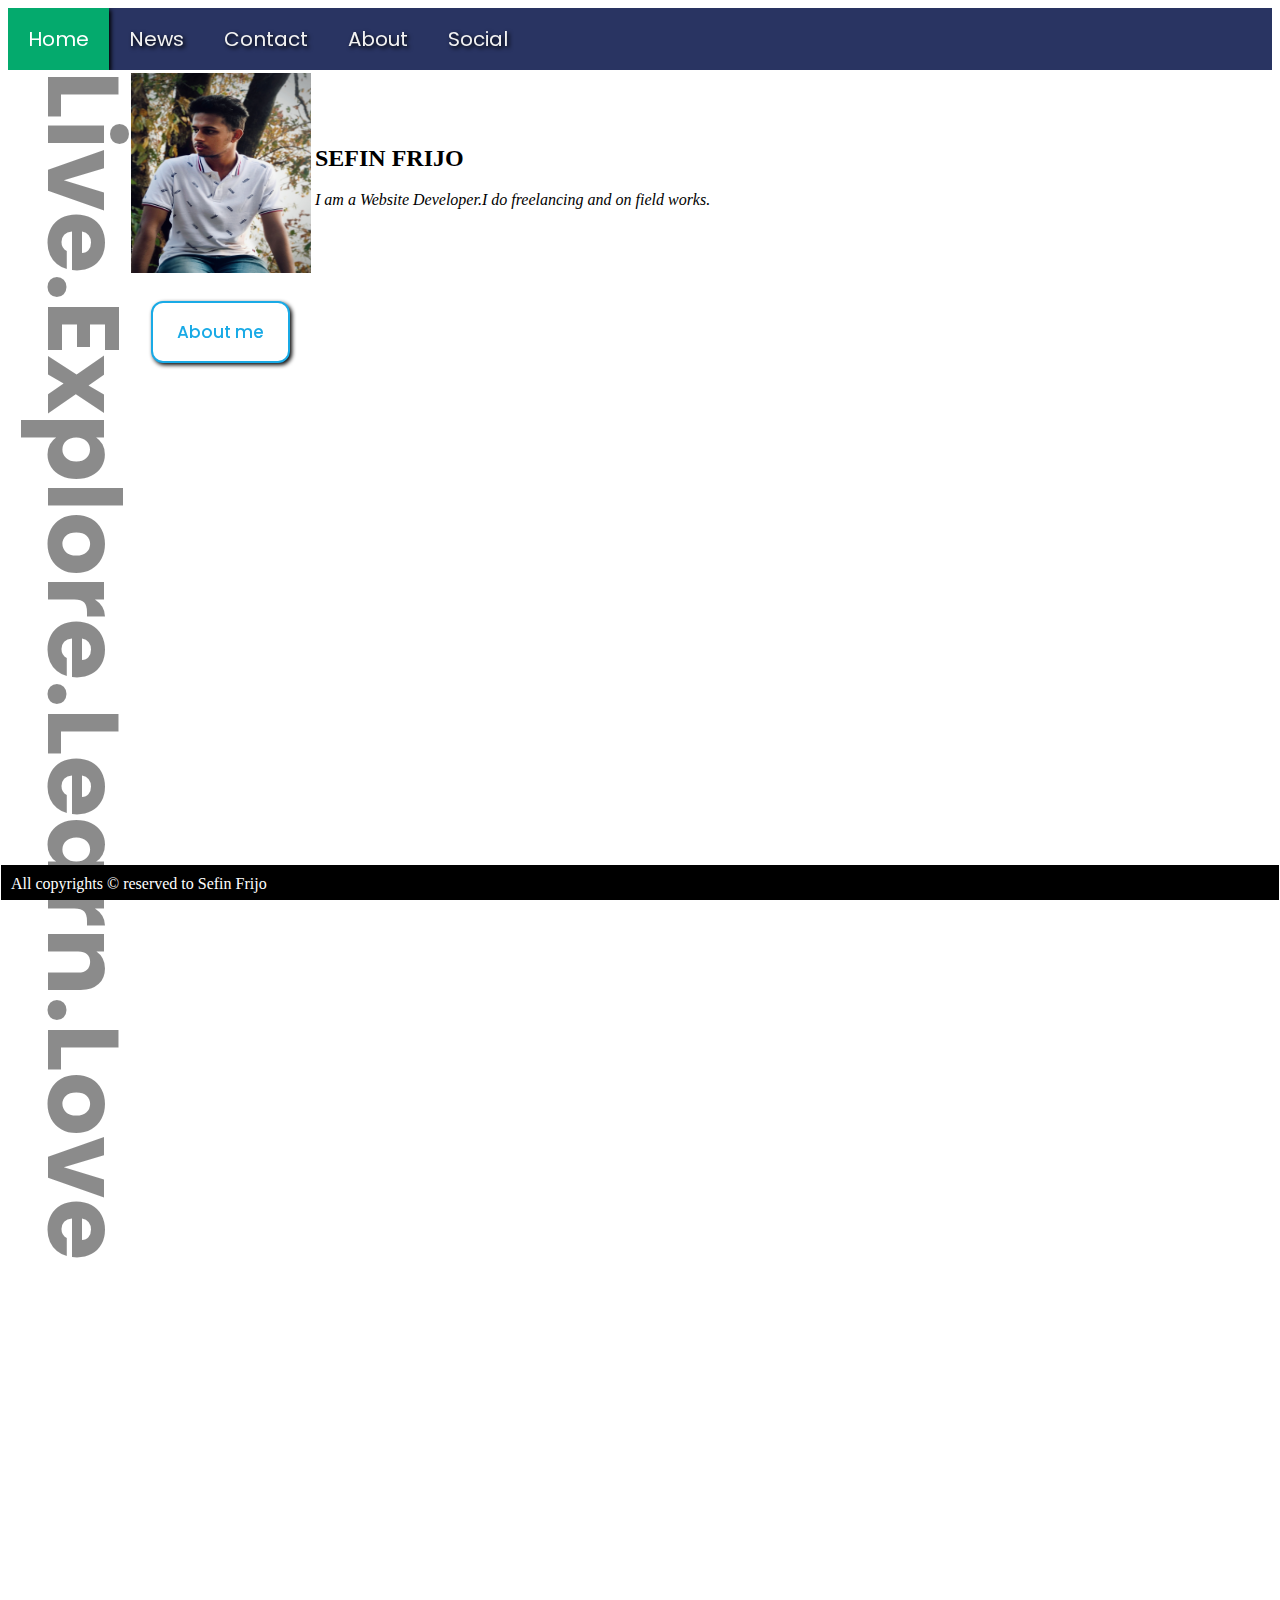
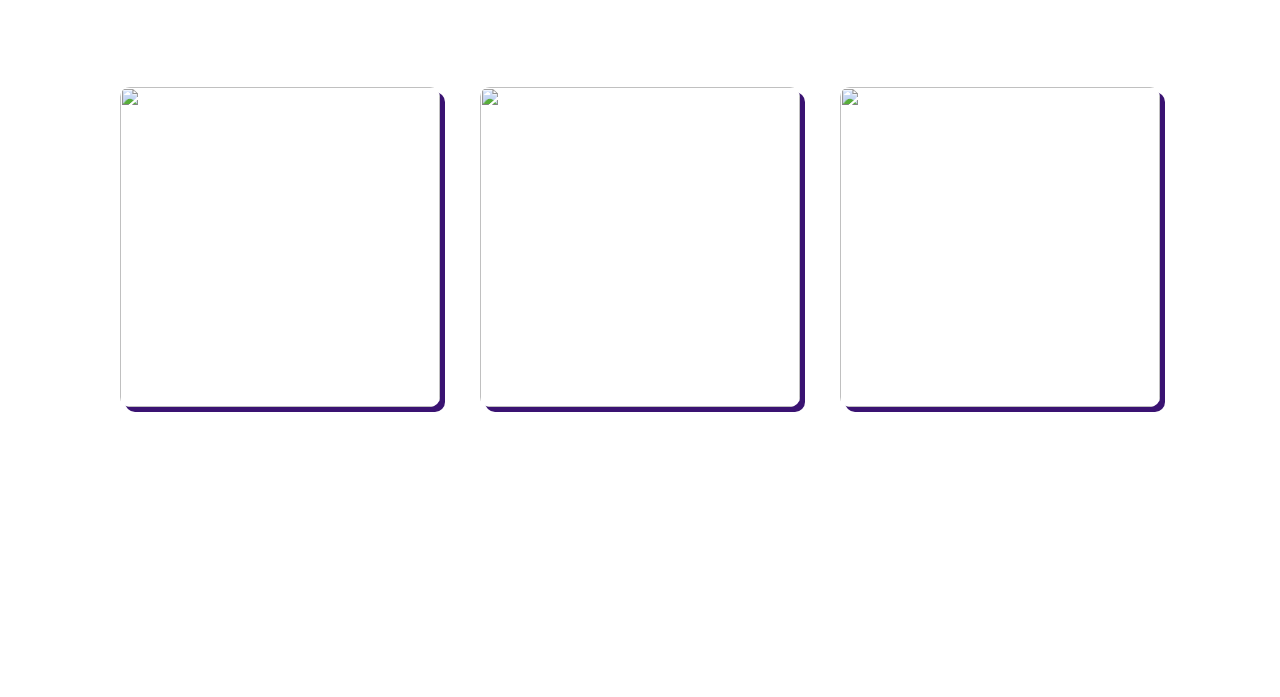
==== index.html @ 9a9ded63 "add initial about website files" ====
<!DOCTYPE html>
<html lang="en">

<head>
  <link rel="stylesheet" type="text/css" href="style.css">
  <script type="text/javascript" Src="script.js"></script>
  <link href='https://fonts.googleapis.com/css?family=Poppins' rel='stylesheet'>
  <title>SEFIN FRIJO</title>
  <link rel="website icon" type="jpg" href="sef.jpeg">
  <meta charset="utf-8">
</head>

<body>
  <div class="topnav">
    <a class="active" href="#home">Home</a>
    <a href="#news">News</a>
    <a href="contact.html">Contact</a>
    <a href="sef.jpeg">About</a>
    <a href="https://freewallpapers214.blogspot.com">Social</a>
  </div>
  <h1>Live.Explore.Learn.Love</h1>
  <table style="margin-left: 120px;">
    <tr>
      <td>
        <img src="sef.jpeg" width="180px" height="200px" alt="Sefin Frijo Profile pic">
      </td>
      <td>
        <h2>SEFIN FRIJO</h2>
        <p><em>I am a Website Developer.I do freelancing and on field works.</em></p>
      </td>
    </tr>
    <tr>
      <td>
        <div class="rickrollpos">
          <a href="https://freewallpapers214.blogspot.com/"><button class="rickroll">About me</button></a>
        </div>
      </td>
    </tr>

  </table>
  <div class="box">
    <div><img src="logo.jpg" />
    </div>

    <div>
      <img src="tyson.jpg" />
    </div>

    <div>
      <img src="logo.jpg" />
    </div>
  </div>
  <div class="footer">
    All copyrights &copy reserved to Sefin Frijo
  </div>
</body>

</html>
---- style.css ----
.topnav{
    background-color:#293462;
    overflow:hidden;
    margin:auto;
}
.topnav a{
    float:left;
    color:#f2f2f2;
    text-align:center;
    padding:16px 20px;
    font-size:20px;
}
.topnav a:hover{
    background-color:#ddd;
    color:black;
}
.topnav a.active{
    background-color:#04AA6D;
    color:white;
}
a{
    font-family:Poppins;
    filter: drop-shadow(2px 2px 2px #000000);
    font-size:20px;
    text-decoration: none;
}
h1{
  margin:0;
  float:left;
  writing-mode: vertical-rl;
  font-size: 100px;
  font-family: Poppins;
  color:black;
  opacity: 45%;
  position: absolute;
  margin-top: 1px;
}

.rickrollpos{

}
.rickroll{
    display: inline-block;
    position: relative;
    color:#19aae6;
    background: #ffffff;
    font-weight:500;
    font-size:17px;
    font-family: inherit;
    padding:16px 24px;
    margin:20px;
    border:2px solid #19aae6;
    border-radius: 12px;
    z-index:1;
    overflow:hidden;
    transition:0.5s;
}
.rickroll:before{
  content:"";
  position: absolute;
  background: #19aae6;
  height:150px;
  width:200px;
  border-radius:50%;
  Z-index:-1;
}
.rickroll:hover{
    color:#ffffff;
}
.rickroll:before{
  top:100%;
  left:100%;
  transition:0.5s;
}
.rickroll:hover:before{
  top:-30px;
  left:-30px;
}
.rickroll:active:before{
  background: #3a0ca3;
  transition:0s;
}
body {
    height: 2000px;
    background-color: white;
    animation: rainbow-animation 300s linear infinite;
    box-sizing: inherit;
}
@keyframes mymove{
    0%{top:100px;background:rgb(0, 132, 255);width:100px;}
    100%{top:100px;background:rgb(56, 212, 42);width:300px;}
}
.box {
    margin-top: 80%;
    float:left;
    width: 100%;
    height: auto;
    min-height: 100vh;
    background-color: white;
    display: flex;
    justify-content: center;
    align-items: center;
    pointer-events: none;
    flex-direction: auto;
    user-select:none;
    border-radius: 10px;
  }
  .box div {
    width: 25vw;
    background: #fff;
    height: 25vw;
    margin: 0 20px;
    cursor: pointer;
    pointer-events: all;
    box-shadow: 5px 5px 0px 0 #3a1372;
    overflow: hidden;
    border-radius: 10px;
    object-fit:cover;
  }
  .box div img {
    width:25vw;
    height: 25vw;
    transition: transform 1s;
  }
  
  .box div:hover {
    filter: grayscale(0);
  }
  .box div:hover img {
    transform: scale(1.2);
  }
  .box:hover div:not(:hover) {
    filter: grayscale(1) blur(1px);
  }
  @media screen and (max-width: 1080px) {
    .box {
      flex-direction: column;
    }
    .box div {
      margin: 20px 0;
      height: 70vw;
      width: 70vw;
    }
  }


  .footer{
    position:fixed;
    padding:10px 10px 0px 10px;
    bottom: 0;
    width:auto;
    left:1px;
    right:1px;
    height:25px;
    background:black;
    color:white;
    font-family: Poppins light;
    
  }
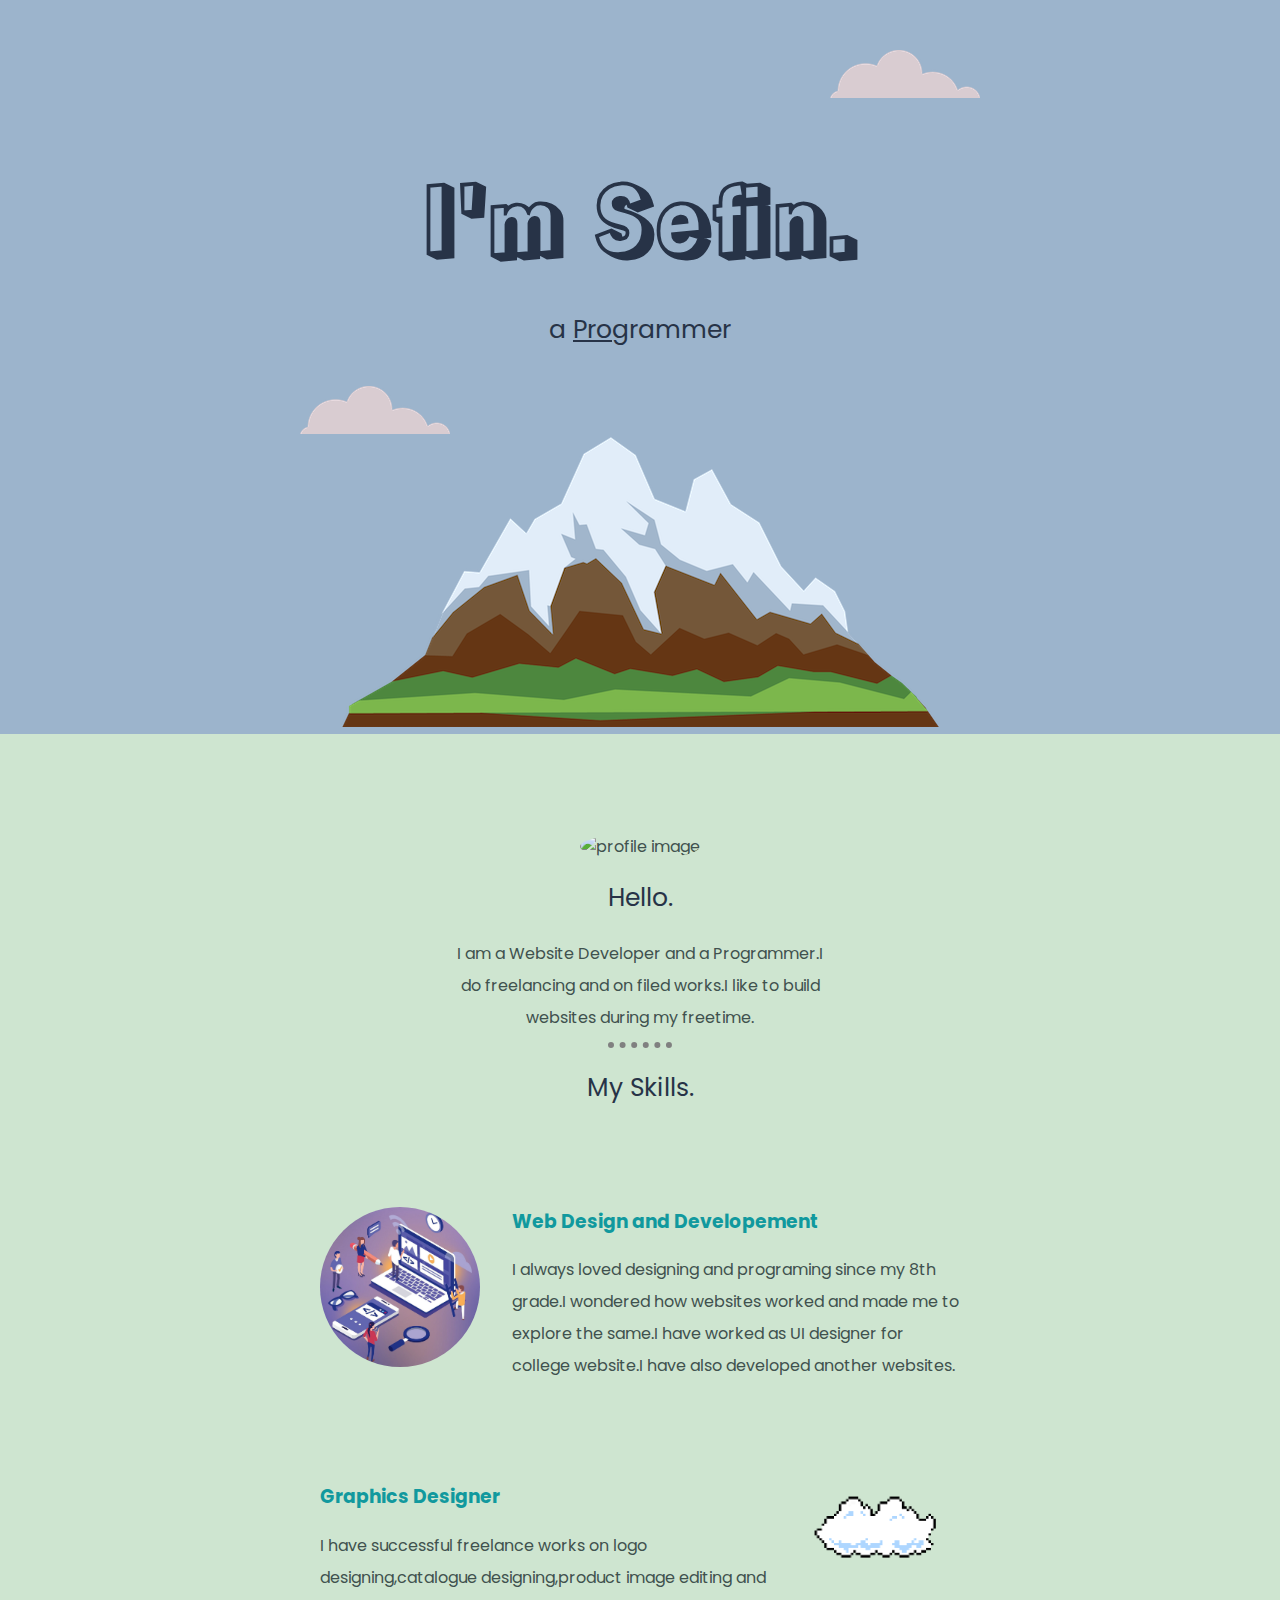
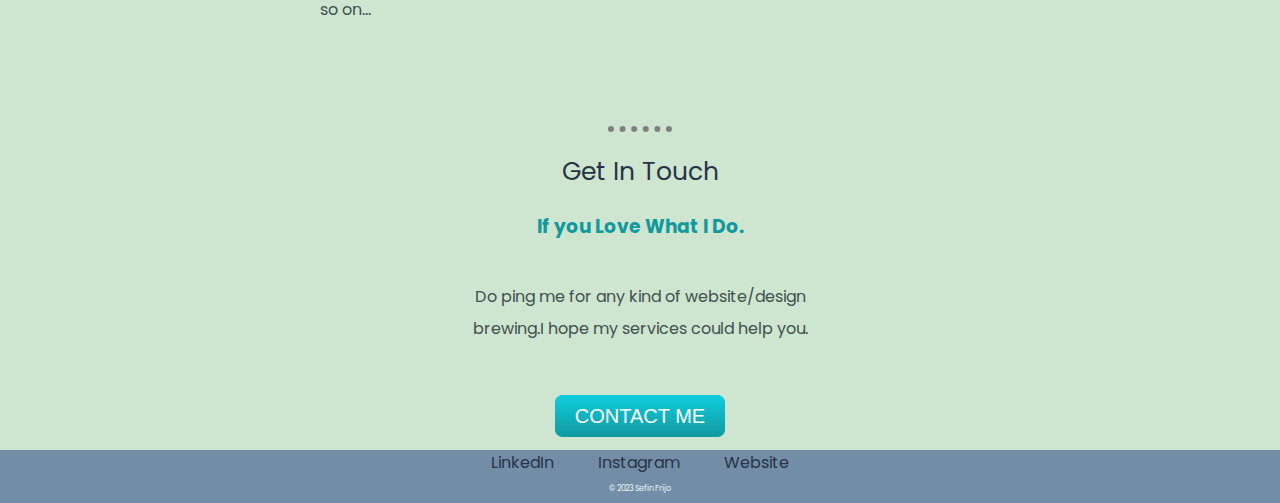
==== commit a18d750d: "Update index.html" ====
--- a/index.html
+++ b/index.html
@@ -1,58 +1,59 @@
 <!DOCTYPE html>
 <html lang="en">
-
 <head>
-  <link rel="stylesheet" type="text/css" href="style.css">
+  <link rel="stylesheet" href="css/styles.css">
   <script type="text/javascript" Src="script.js"></script>
   <link href='https://fonts.googleapis.com/css?family=Poppins' rel='stylesheet'>
   <title>SEFIN FRIJO</title>
-  <link rel="website icon" type="jpg" href="sef.jpeg">
+  <link rel="icon" type="jpg" href="images/favicon.ico">
   <meta charset="utf-8">
-</head>
-
+  <link rel="preconnect" href="https://fonts.googleapis.com">
+<link rel="preconnect" href="https://fonts.gstatic.com" crossorigin>
+<link href="https://fonts.googleapis.com/css2?family=Montserrat&family=Poppins:ital,wght@0,400;1,100&family=Rampart+One&family=Sacramento&display=swap" rel="stylesheet"></head>
 <body>
-  <div class="topnav">
-    <a class="active" href="#home">Home</a>
-    <a href="#news">News</a>
-    <a href="contact.html">Contact</a>
-    <a href="sef.jpeg">About</a>
-    <a href="https://freewallpapers214.blogspot.com">Social</a>
+  <div class="top-container">
+    <img class="topcloud"src="images/cloud.png" alt="cloud image">
+    <h1>I'm Sefin.</h1>
+    <h2>a <span class="website">Pro</span>grammer</h2>
+    <img class="bottomcloud"src="images/cloud.png" alt="cloud image">
+    <img src="images/mountain.png" alt="mountain image">
   </div>
-  <h1>Live.Explore.Learn.Love</h1>
-  <table style="margin-left: 120px;">
-    <tr>
-      <td>
-        <img src="sef.jpeg" width="180px" height="200px" alt="Sefin Frijo Profile pic">
-      </td>
-      <td>
-        <h2>SEFIN FRIJO</h2>
-        <p><em>I am a Website Developer.I do freelancing and on field works.</em></p>
-      </td>
-    </tr>
-    <tr>
-      <td>
-        <div class="rickrollpos">
-          <a href="https://freewallpapers214.blogspot.com/"><button class="rickroll">About me</button></a>
-        </div>
-      </td>
-    </tr>
-
-  </table>
-  <div class="box">
-    <div><img src="logo.jpg" />
+  <div class="middle-container">
+    <div class="profile">
+      <img class="prof"src="images/sefin2.jpg" alt="profile image" >
+      <h2>Hello.</h2>
+      <p class="info">I am a Website Developer and a Programmer.I do freelancing and on filed works.I like to build websites during my freetime.</p>
     </div>
-
-    <div>
-      <img src="tyson.jpg" />
+    <hr>
+    <div class="skills">
+      <h2>My Skills.</h2>
+      <div class="skill-row">
+        <img class="skill"src="images/skills.jpg" alt="skills" >
+        <h3>Web Design and Developement</h3>
+        <p>I always loved designing and programing since my 8th grade.I wondered how websites worked and made me to explore the same.I have worked as UI designer for college website.I have also developed another websites.</p>
+      </div>
+      <div class="skill-row">
+        <img class="design"style="border-radius: 50%;"class="" src="images/design.png" alt="skills"height="200px" width="300px">
+        <h3>Graphics Designer</h3>
+        <p>I have successful freelance works on logo designing,catalogue designing,product image editing and so on...</p>
+      </div>
     </div>
-
-    <div>
-      <img src="logo.jpg" />
+    <hr>
+    <div class="contact-me">
+      <h2>Get In Touch</h2>
+      <h3>If you Love What I Do.</h3>
+      <p class="contact-text">Do ping me for any kind of website/design brewing.I hope my services could help you.</p>
+      <a class="btn" href="mailto:sefinfrijo1234@gmail.com">CONTACT ME</a>
     </div>
   </div>
-  <div class="footer">
-    All copyrights &copy reserved to Sefin Frijo
+  
+  
+  <div class="bottom-container">
+    <a class="footer-link" href="https://in.linkedin.com/in/sefin-frijo-a22889227?original_referer=https%3A%2F%2Fsearch.brave.com%2F">LinkedIn</a>
+    <a class="footer-link" href="https://www.instagram.com/___z3fin___/">Instagram</a>
+    <a class="footer-link" href="https://freewallpapers214.blogspot.com/">Website</a>
+    <p class="copyright">© 2023 Sefin Frijo</p>
   </div>
+  
 </body>
-
 </html>
--- a/css/styles.css
+++ b/css/styles.css
@@ -0,0 +1,133 @@
+body{
+    color:#40514e;
+    margin:0;
+    text-align: center;
+    font-family: 'Poppins',serif;
+    font-weight: 200px;
+}
+h1{
+    margin: 50px auto 0 auto;
+    font-family: 'Rampart One', cursive;
+    font-size: 562.5%;  /*100%=16px   1em==16px*/
+    color:#273347;
+    padding-bottom:10px;
+}
+h2{
+    font-family: 'Poppins',serif;
+    font-size:25px;
+    color:#273347;
+    font-weight: normal;
+}
+.top-container{
+    background-color: #9CB4CC;
+    position:relative;
+    padding-top: 100px;
+}
+.middle-container{
+    padding:100px 0 20px 0;
+    background-color: #CEE5D0; 
+}
+.bottom-container{
+    background-color: #748DA6;
+    margin: 0px;
+}
+.website{
+    text-decoration: underline;
+}
+.bottomcloud{
+    position:absolute;
+    left:300px;
+    bottom:300px;
+}
+.topcloud{
+    position:absolute;
+    right:300px;
+    top:50px;
+}
+h3{
+    color:#11999E;
+}
+a{
+    text-decoration: none;
+    color:#273347;
+    font-family: Poppins;
+    margin:10px 20px;
+}
+a:hover{
+    color:#eaf6f6;
+}
+.skill-row{
+    margin:100px auto 100px auto;
+    width:50%;
+    text-align: left;
+}
+.skill{
+    float:left;
+    width:25%;
+    border-radius: 50%;
+    margin-right: 5%;
+}
+.design{
+    height:50%;
+    width:25%;
+    border-radius: 50%;
+    float:right;
+    margin-left:5%;
+}
+.prof{
+    height: 200px;
+    width: 200px;
+    border-radius:50%;
+}
+.info{
+    width:30%;
+    margin:auto;
+}
+hr{
+    border-style: none;
+    height:0;
+    color:grey;
+    border-top-style: dotted;
+    border-width:6px;
+    width:5%;
+}
+p{
+    
+    line-height: 2;
+}
+.contact-text{
+    width:30%;
+    margin:40px auto 60px;
+}
+.btn {
+    background: #11cddf;
+    background-image: -webkit-linear-gradient(top, #11cddf, #11999e);
+    background-image: -moz-linear-gradient(top, #11cddf, #11999e);
+    background-image: -ms-linear-gradient(top, #11cddf, #11999e);
+    background-image: -o-linear-gradient(top, #11cddf, #11999e);
+    background-image: linear-gradient(to bottom, #11cddf, #11999e);
+    -webkit-border-radius: 8;
+    -moz-border-radius: 8;
+    border-radius: 8px;
+    font-family: Arial;
+    color: #ffffff;
+    font-size: 20px;
+    padding: 10px 20px 10px 20px;
+    text-decoration: none;
+  }
+  
+  .btn:hover {
+    background: #30e3cb;
+    background-image: -webkit-linear-gradient(top, #30e3cb, #2bc4ad);
+    background-image: -moz-linear-gradient(top, #30e3cb, #2bc4ad);
+    background-image: -ms-linear-gradient(top, #30e3cb, #2bc4ad);
+    background-image: -o-linear-gradient(top, #30e3cb, #2bc4ad);
+    background-image: linear-gradient(to bottom, #30e3cb, #2bc4ad);
+    text-decoration: none;
+  }
+  .copyright{
+    margin:0;
+    color:#eaf6f6;
+    font-size:0.5rem;
+    padding:.5% 0 .5% 0;
+  }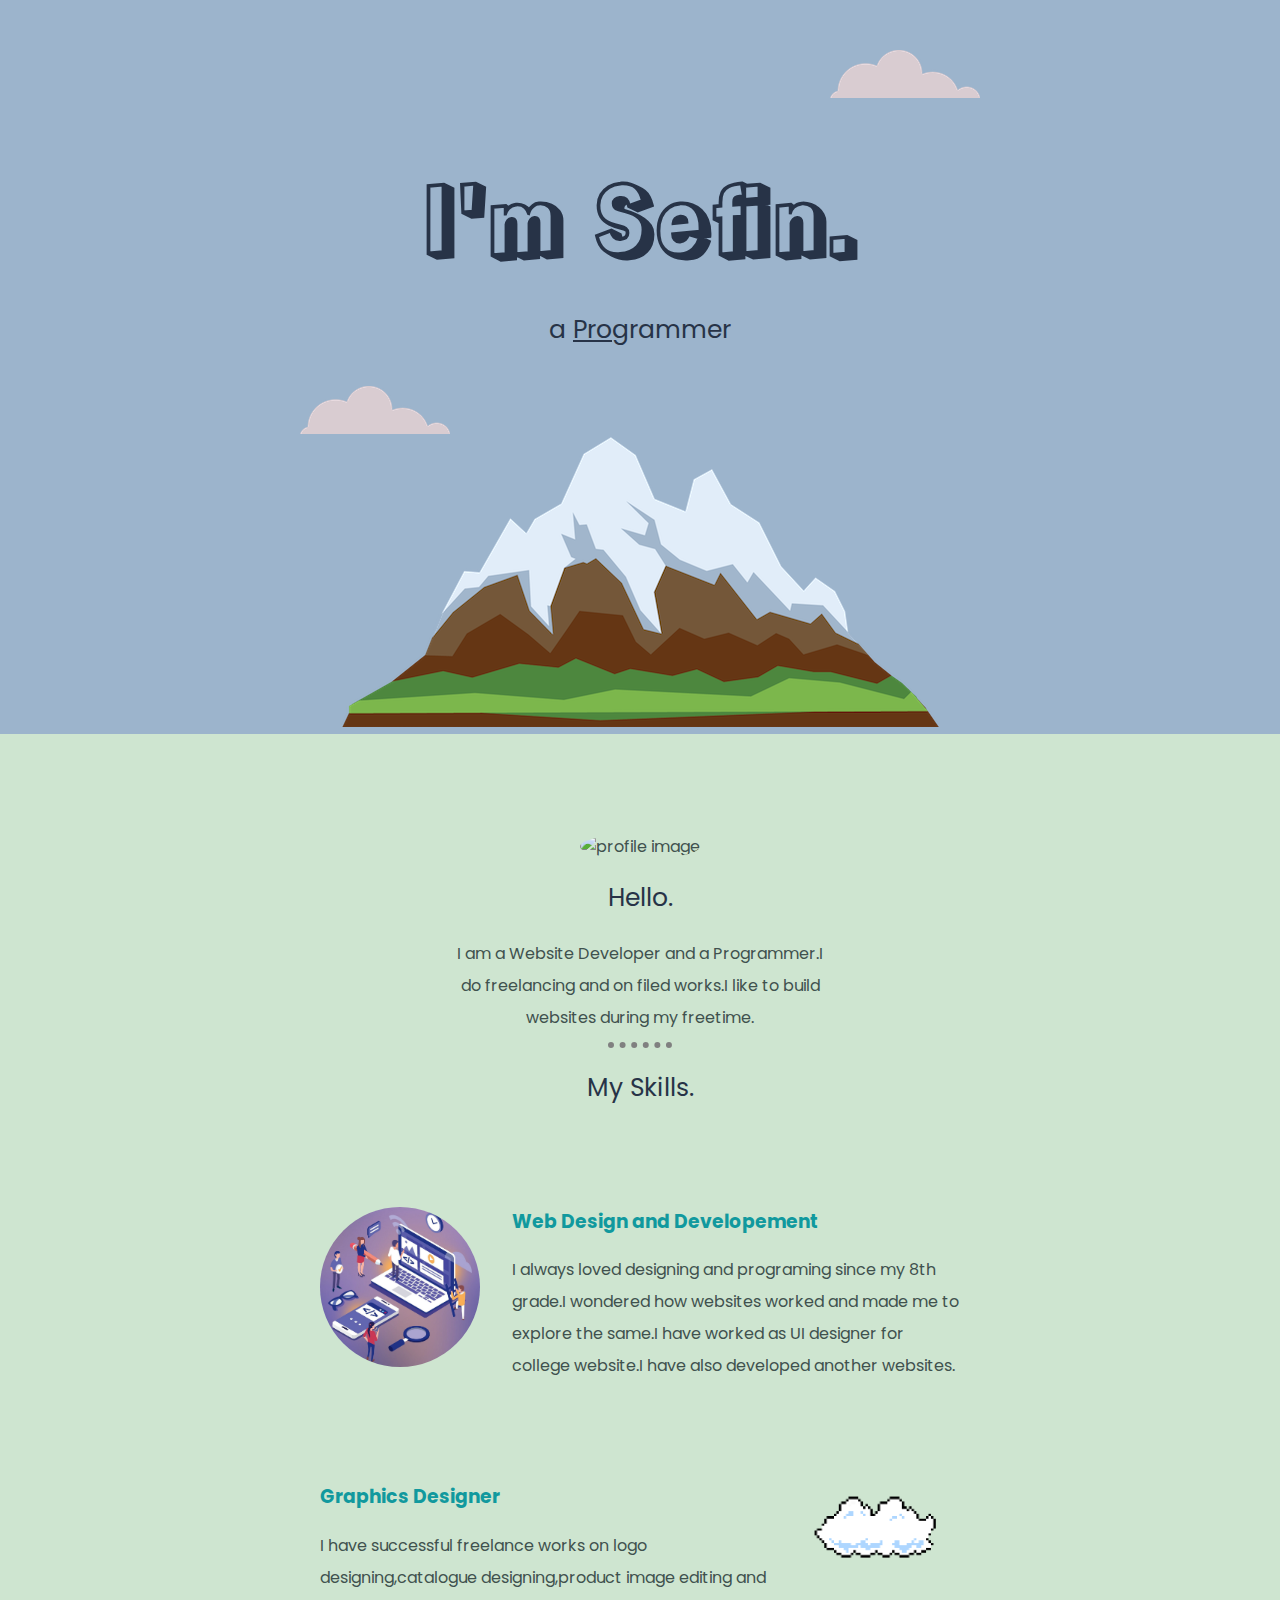
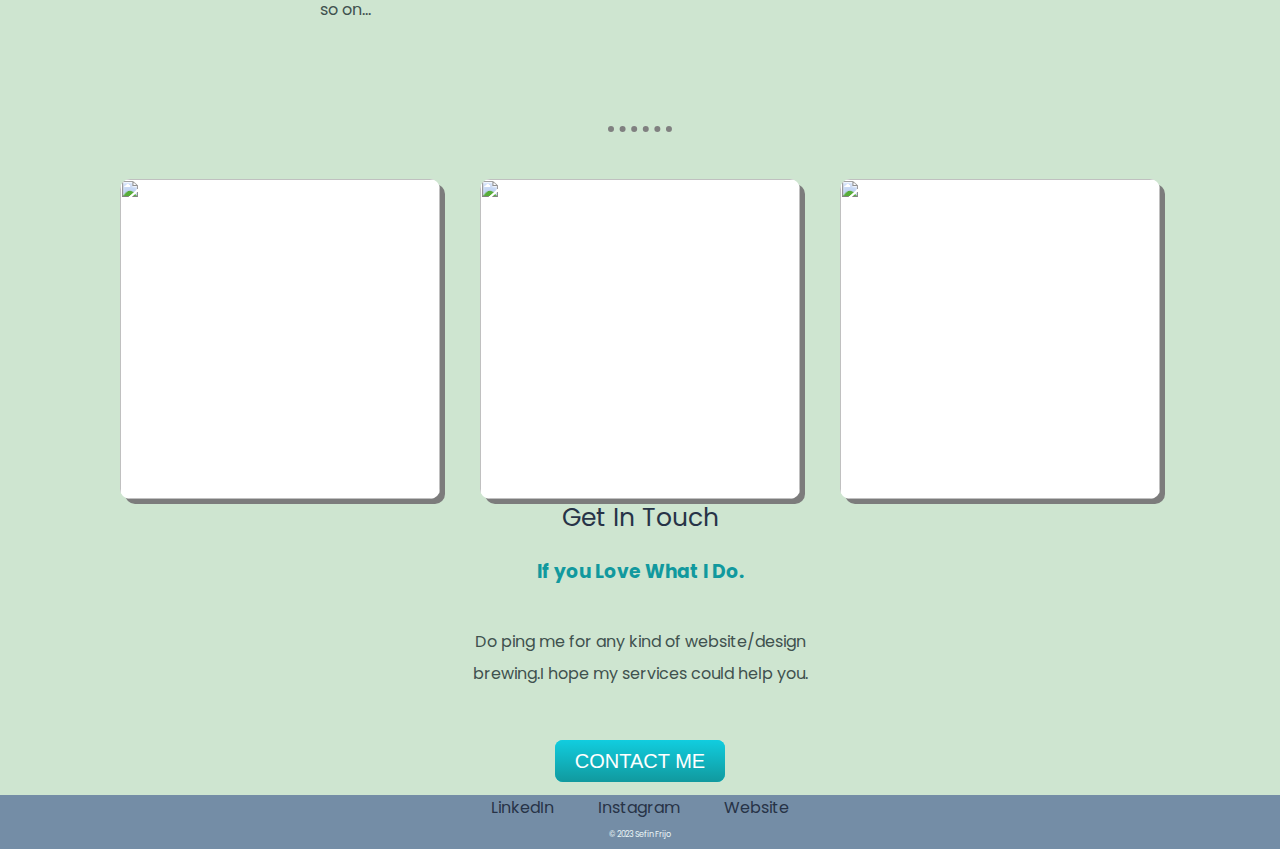
==== commit 133ed90f: "index.html" ====
--- a/index.html
+++ b/index.html
@@ -39,6 +39,18 @@
       </div>
     </div>
     <hr>
+    <div class="box">
+      <div><img src="images/thejaswini.png" />
+      </div>
+  
+      <div>
+        <img src="images/logo.jpg" />
+      </div>
+  
+      <div>
+        <img src="images/card.png" />
+      </div>
+    </div>
     <div class="contact-me">
       <h2>Get In Touch</h2>
       <h3>If you Love What I Do.</h3>
@@ -46,8 +58,6 @@
       <a class="btn" href="mailto:sefinfrijo1234@gmail.com">CONTACT ME</a>
     </div>
   </div>
-  
-  
   <div class="bottom-container">
     <a class="footer-link" href="https://in.linkedin.com/in/sefin-frijo-a22889227?original_referer=https%3A%2F%2Fsearch.brave.com%2F">LinkedIn</a>
     <a class="footer-link" href="https://www.instagram.com/___z3fin___/">Instagram</a>
--- a/css/styles.css
+++ b/css/styles.css
@@ -114,8 +114,7 @@
     font-size: 20px;
     padding: 10px 20px 10px 20px;
     text-decoration: none;
-  }
-  
+  } 
   .btn:hover {
     background: #30e3cb;
     background-image: -webkit-linear-gradient(top, #30e3cb, #2bc4ad);
@@ -130,4 +129,53 @@
     color:#eaf6f6;
     font-size:0.5rem;
     padding:.5% 0 .5% 0;
-  }+  }
+
+  .box {
+    margin-top: 3%;
+    float:left;
+    width: 100%;
+    height: auto;
+    min-height: 10px;
+    background-color: transparent;
+    display: flex;
+    justify-content: center;
+    align-items: center;
+    pointer-events: none;
+    flex-direction: auto;
+    user-select:none;
+    border-radius: 10px;
+  }
+  .box div {
+    width: 25vw;
+    background: #fff;
+    height: 25vw;
+    margin: 0 20px;
+    cursor: pointer;
+    pointer-events: all;
+    box-shadow: 5px 5px 0px 0 #7c7c7c;
+    overflow: hidden;
+    border-radius: 10px;
+    object-fit:cover;
+  }
+  .box div img {
+    width:25vw;
+    height: 25vw;
+    transition: transform 1s;
+  }
+ 
+  
+  .box div:hover img {
+    transform: scale(1.2);
+  }
+
+  @media screen and (max-width: 1080px) {
+    .box {
+      flex-direction: column;
+    }
+    .box div {
+      margin: 20px 0;
+      height: 70vw;
+      width: 70vw;
+    }
+  }
